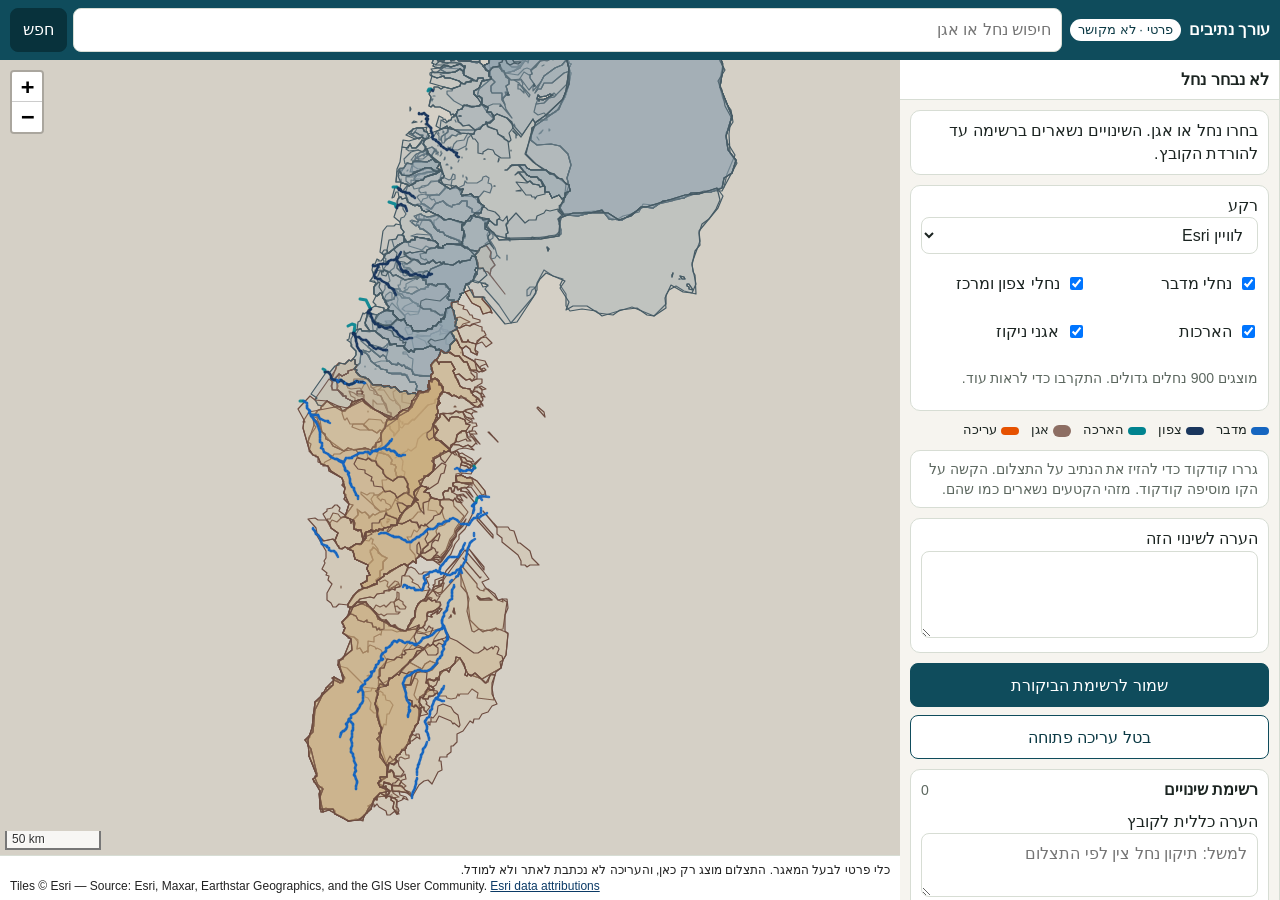
==== site/editor-e9uh8mcp8g/index.html @ 8ede6537 "Add an unlisted static stream editor for phone use. The hidden page reads the GeoJSON already publis" ====
<!doctype html>
<html lang="he" dir="rtl">
<head>
<meta charset="utf-8">
<meta name="viewport" content="width=device-width, initial-scale=1, viewport-fit=cover">
<meta name="robots" content="noindex,nofollow">
<meta name="referrer" content="no-referrer">
<meta http-equiv="Content-Security-Policy" content="default-src 'self'; script-src 'self'; style-src 'self' 'unsafe-inline'; img-src 'self' data: https://server.arcgisonline.com https://services.arcgisonline.com https://tiles.maps.eox.at; connect-src 'self'; font-src 'self'; worker-src 'none'; object-src 'none'; base-uri 'self'; form-action 'none'; frame-src 'none'">
<meta name="theme-color" content="#0f4c5c">
<title>עורך נתיבים — פרטי</title>
<link rel="icon" href="data:image/svg+xml,%3Csvg xmlns='http://www.w3.org/2000/svg' viewBox='0 0 16 16'%3E%3Crect fill='%230f4c5c' width='16' height='16'/%3E%3C/svg%3E">
<link rel="stylesheet" href="../vendor/leaflet.css">
<link rel="stylesheet" href="./editor.css">
</head>
<body>
<header>
  <div class="brand">
    <strong>עורך נתיבים</strong>
    <span class="badge">פרטי · לא מקושר</span>
  </div>
  <form id="search-form" role="search">
    <label class="sr" for="q">חיפוש נחל או אגן</label>
    <input id="q" type="search" placeholder="חיפוש נחל או אגן" autocomplete="off" enterkeyhint="search">
    <button type="submit">חפש</button>
  </form>
  <ul id="results" hidden></ul>
</header>
<div id="map"></div>
<div id="credit">
  <div>כלי פרטי לבעל המאגר. התצלום מוצג רק כאן, והעריכה לא נכתבת לאתר ולא למודל.</div>
  <div id="credit-en" dir="ltr"></div>
</div>
<aside id="sheet">
  <div class="sheet-bar">
    <div>
      <strong id="sel-title">לא נבחר נחל</strong>
      <div id="sel-meta" class="muted"></div>
    </div>
    <button type="button" id="sheet-toggle" aria-expanded="true">כלים</button>
  </div>
  <div id="sheet-body">
    <p id="status" class="status" aria-live="polite">טוען את הנחלים ואת אגני הניקוז.</p>
    <div class="block">
      <label for="imagery">רקע</label>
      <select id="imagery">
        <option value="esri">לוויין Esri</option>
        <option value="sentinel">Sentinel-2 ללא עננים</option>
      </select>
      <div class="checks">
        <label><input type="checkbox" id="chk-desert" checked> נחלי מדבר</label>
        <label><input type="checkbox" id="chk-north" checked> נחלי צפון ומרכז</label>
        <label><input type="checkbox" id="chk-ext" checked> הארכות</label>
        <label><input type="checkbox" id="chk-basins" checked> אגני ניקוז</label>
      </div>
      <p id="count" class="muted"></p>
    </div>
    <div class="legend" aria-hidden="true">
      <span><i class="sw desert"></i>מדבר</span>
      <span><i class="sw north"></i>צפון</span>
      <span><i class="sw ext"></i>הארכה</span>
      <span><i class="sw basin"></i>אגן</span>
      <span><i class="sw edit"></i>עריכה</span>
    </div>
    <p class="hint">גררו קודקוד כדי להזיז את הנתיב על התצלום. הקשה על הקו מוסיפה קודקוד. מזהי הקטעים נשארים כמו שהם.</p>
    <div id="stream-tools" class="tools" hidden>
      <button type="button" id="btn-extend-end">הארך מהסוף</button>
      <button type="button" id="btn-extend-start">הארך מההתחלה</button>
      <button type="button" id="btn-shorten-end">קצר מהסוף</button>
      <button type="button" id="btn-shorten-start">קצר מההתחלה</button>
      <button type="button" id="btn-delete-vertex" class="wide">מחק קודקוד נבחר</button>
      <button type="button" id="btn-merge" class="wide">מזג עם נחל אחר</button>
      <button type="button" id="btn-reassign" class="wide">שייך לאגן שנבחר</button>
      <button type="button" id="btn-fit" class="wide">התאם תצוגה</button>
    </div>
    <div id="merge-box" class="block" hidden>
      <p id="merge-text"></p>
      <div class="tools">
        <button type="button" id="btn-merge-confirm" class="primary">אישור מיזוג</button>
        <button type="button" id="btn-merge-cancel">ביטול מיזוג</button>
      </div>
    </div>
    <div id="basin-tools" class="tools" hidden>
      <button type="button" id="btn-delete-basin-vertex" class="wide">מחק קודקוד בגבול</button>
      <button type="button" id="btn-fit-basin" class="wide">התאם תצוגה לאגן</button>
      <p class="hint">חורים פנימיים בגבול נשמרים. עורכים את הטבעת החיצונית.</p>
    </div>
    <label class="block" for="note">הערה לשינוי הזה
      <textarea id="note" maxlength="500" rows="3"></textarea>
    </label>
    <div class="tools">
      <button type="button" id="btn-save" class="primary wide">שמור לרשימת הביקורת</button>
      <button type="button" id="btn-discard" class="wide">בטל עריכה פתוחה</button>
    </div>
    <div class="block">
      <div class="row">
        <strong>רשימת שינויים</strong>
        <span id="change-count" class="muted">0</span>
      </div>
      <ul id="change-list"></ul>
      <label for="file-note">הערה כללית לקובץ
        <textarea id="file-note" maxlength="500" rows="2" placeholder="למשל: תיקון נחל צין לפי התצלום"></textarea>
      </label>
      <div class="tools">
        <button type="button" id="btn-export" class="primary wide">הורדת קובץ שינויים</button>
        <button type="button" id="btn-undo">בטל אחרון</button>
        <button type="button" id="btn-clear">נקה רשימה</button>
      </div>
      <p class="hint">ההורדה נשארת אצלכם. כדי לעדכן את המאגר אחר כך, ורק אחרי אישור, מריצים את <span dir="ltr">apply_change.py</span> עם <span dir="ltr">--write --yes</span>.</p>
    </div>
    <details id="preview-wrap">
      <summary>תצוגת הקובץ</summary>
      <pre id="preview" dir="ltr"></pre>
    </details>
  </div>
</aside>
<script src="../vendor/leaflet.js"></script>
<script src="./edit_logic.js"></script>
<script src="./static_catalog.js"></script>
<script src="./editor.js"></script>
</body>
</html>
---- site/vendor/leaflet.css ----
/* required styles */

.leaflet-pane,
.leaflet-tile,
.leaflet-marker-icon,
.leaflet-marker-shadow,
.leaflet-tile-container,
.leaflet-pane > svg,
.leaflet-pane > canvas,
.leaflet-zoom-box,
.leaflet-image-layer,
.leaflet-layer {
	position: absolute;
	left: 0;
	top: 0;
	}
.leaflet-container {
	overflow: hidden;
	}
.leaflet-tile,
.leaflet-marker-icon,
.leaflet-marker-shadow {
	-webkit-user-select: none;
	   -moz-user-select: none;
	        user-select: none;
	  -webkit-user-drag: none;
	}
/* Prevents IE11 from highlighting tiles in blue */
.leaflet-tile::selection {
	background: transparent;
}
/* Safari renders non-retina tile on retina better with this, but Chrome is worse */
.leaflet-safari .leaflet-tile {
	image-rendering: -webkit-optimize-contrast;
	}
/* hack that prevents hw layers "stretching" when loading new tiles */
.leaflet-safari .leaflet-tile-container {
	width: 1600px;
	height: 1600px;
	-webkit-transform-origin: 0 0;
	}
.leaflet-marker-icon,
.leaflet-marker-shadow {
	display: block;
	}
/* .leaflet-container svg: reset svg max-width decleration shipped in Joomla! (joomla.org) 3.x */
/* .leaflet-container img: map is broken in FF if you have max-width: 100% on tiles */
.leaflet-container .leaflet-overlay-pane svg {
	max-width: none !important;
	max-height: none !important;
	}
.leaflet-container .leaflet-marker-pane img,
.leaflet-container .leaflet-shadow-pane img,
.leaflet-container .leaflet-tile-pane img,
.leaflet-container img.leaflet-image-layer,
.leaflet-container .leaflet-tile {
	max-width: none !important;
	max-height: none !important;
	width: auto;
	padding: 0;
	}

.leaflet-container img.leaflet-tile {
	/* See: https://bugs.chromium.org/p/chromium/issues/detail?id=600120 */
	mix-blend-mode: plus-lighter;
}

.leaflet-container.leaflet-touch-zoom {
	-ms-touch-action: pan-x pan-y;
	touch-action: pan-x pan-y;
	}
.leaflet-container.leaflet-touch-drag {
	-ms-touch-action: pinch-zoom;
	/* Fallback for FF which doesn't support pinch-zoom */
	touch-action: none;
	touch-action: pinch-zoom;
}
.leaflet-container.leaflet-touch-drag.leaflet-touch-zoom {
	-ms-touch-action: none;
	touch-action: none;
}
.leaflet-container {
	-webkit-tap-highlight-color: transparent;
}
.leaflet-container a {
	-webkit-tap-highlight-color: rgba(51, 181, 229, 0.4);
}
.leaflet-tile {
	filter: inherit;
	visibility: hidden;
	}
.leaflet-tile-loaded {
	visibility: inherit;
	}
.leaflet-zoom-box {
	width: 0;
	height: 0;
	-moz-box-sizing: border-box;
	     box-sizing: border-box;
	z-index: 800;
	}
/* workaround for https://bugzilla.mozilla.org/show_bug.cgi?id=888319 */
.leaflet-overlay-pane svg {
	-moz-user-select: none;
	}

.leaflet-pane         { z-index: 400; }

.leaflet-tile-pane    { z-index: 200; }
.leaflet-overlay-pane { z-index: 400; }
.leaflet-shadow-pane  { z-index: 500; }
.leaflet-marker-pane  { z-index: 600; }
.leaflet-tooltip-pane   { z-index: 650; }
.leaflet-popup-pane   { z-index: 700; }

.leaflet-map-pane canvas { z-index: 100; }
.leaflet-map-pane svg    { z-index: 200; }

.leaflet-vml-shape {
	width: 1px;
	height: 1px;
	}
.lvml {
	behavior: url(#default#VML);
	display: inline-block;
	position: absolute;
	}


/* control positioning */

.leaflet-control {
	position: relative;
	z-index: 800;
	pointer-events: visiblePainted; /* IE 9-10 doesn't have auto */
	pointer-events: auto;
	}
.leaflet-top,
.leaflet-bottom {
	position: absolute;
	z-index: 1000;
	pointer-events: none;
	}
.leaflet-top {
	top: 0;
	}
.leaflet-right {
	right: 0;
	}
.leaflet-bottom {
	bottom: 0;
	}
.leaflet-left {
	left: 0;
	}
.leaflet-control {
	float: left;
	clear: both;
	}
.leaflet-right .leaflet-control {
	float: right;
	}
.leaflet-top .leaflet-control {
	margin-top: 10px;
	}
.leaflet-bottom .leaflet-control {
	margin-bottom: 10px;
	}
.leaflet-left .leaflet-control {
	margin-left: 10px;
	}
.leaflet-right .leaflet-control {
	margin-right: 10px;
	}


/* zoom and fade animations */

.leaflet-fade-anim .leaflet-popup {
	opacity: 0;
	-webkit-transition: opacity 0.2s linear;
	   -moz-transition: opacity 0.2s linear;
	        transition: opacity 0.2s linear;
	}
.leaflet-fade-anim .leaflet-map-pane .leaflet-popup {
	opacity: 1;
	}
.leaflet-zoom-animated {
	-webkit-transform-origin: 0 0;
	    -ms-transform-origin: 0 0;
	        transform-origin: 0 0;
	}
svg.leaflet-zoom-animated {
	will-change: transform;
}

.leaflet-zoom-anim .leaflet-zoom-animated {
	-webkit-transition: -webkit-transform 0.25s cubic-bezier(0,0,0.25,1);
	   -moz-transition:    -moz-transform 0.25s cubic-bezier(0,0,0.25,1);
	        transition:         transform 0.25s cubic-bezier(0,0,0.25,1);
	}
.leaflet-zoom-anim .leaflet-tile,
.leaflet-pan-anim .leaflet-tile {
	-webkit-transition: none;
	   -moz-transition: none;
	        transition: none;
	}

.leaflet-zoom-anim .leaflet-zoom-hide {
	visibility: hidden;
	}


/* cursors */

.leaflet-interactive {
	cursor: pointer;
	}
.leaflet-grab {
	cursor: -webkit-grab;
	cursor:    -moz-grab;
	cursor:         grab;
	}
.leaflet-crosshair,
.leaflet-crosshair .leaflet-interactive {
	cursor: crosshair;
	}
.leaflet-popup-pane,
.leaflet-control {
	cursor: auto;
	}
.leaflet-dragging .leaflet-grab,
.leaflet-dragging .leaflet-grab .leaflet-interactive,
.leaflet-dragging .leaflet-marker-draggable {
	cursor: move;
	cursor: -webkit-grabbing;
	cursor:    -moz-grabbing;
	cursor:         grabbing;
	}

/* marker & overlays interactivity */
.leaflet-marker-icon,
.leaflet-marker-shadow,
.leaflet-image-layer,
.leaflet-pane > svg path,
.leaflet-tile-container {
	pointer-events: none;
	}

.leaflet-marker-icon.leaflet-interactive,
.leaflet-image-layer.leaflet-interactive,
.leaflet-pane > svg path.leaflet-interactive,
svg.leaflet-image-layer.leaflet-interactive path {
	pointer-events: visiblePainted; /* IE 9-10 doesn't have auto */
	pointer-events: auto;
	}

/* visual tweaks */

.leaflet-container {
	background: #ddd;
	outline-offset: 1px;
	}
.leaflet-container a {
	color: #0078A8;
	}
.leaflet-zoom-box {
	border: 2px dotted #38f;
	background: rgba(255,255,255,0.5);
	}


/* general typography */
.leaflet-container {
	font-family: "Helvetica Neue", Arial, Helvetica, sans-serif;
	font-size: 12px;
	font-size: 0.75rem;
	line-height: 1.5;
	}


/* general toolbar styles */

.leaflet-bar {
	box-shadow: 0 1px 5px rgba(0,0,0,0.65);
	border-radius: 4px;
	}
.leaflet-bar a {
	background-color: #fff;
	border-bottom: 1px solid #ccc;
	width: 26px;
	height: 26px;
	line-height: 26px;
	display: block;
	text-align: center;
	text-decoration: none;
	color: black;
	}
.leaflet-bar a,
.leaflet-control-layers-toggle {
	background-position: 50% 50%;
	background-repeat: no-repeat;
	display: block;
	}
.leaflet-bar a:hover,
.leaflet-bar a:focus {
	background-color: #f4f4f4;
	}
.leaflet-bar a:first-child {
	border-top-left-radius: 4px;
	border-top-right-radius: 4px;
	}
.leaflet-bar a:last-child {
	border-bottom-left-radius: 4px;
	border-bottom-right-radius: 4px;
	border-bottom: none;
	}
.leaflet-bar a.leaflet-disabled {
	cursor: default;
	background-color: #f4f4f4;
	color: #bbb;
	}

.leaflet-touch .leaflet-bar a {
	width: 30px;
	height: 30px;
	line-height: 30px;
	}
.leaflet-touch .leaflet-bar a:first-child {
	border-top-left-radius: 2px;
	border-top-right-radius: 2px;
	}
.leaflet-touch .leaflet-bar a:last-child {
	border-bottom-left-radius: 2px;
	border-bottom-right-radius: 2px;
	}

/* zoom control */

.leaflet-control-zoom-in,
.leaflet-control-zoom-out {
	font: bold 18px 'Lucida Console', Monaco, monospace;
	text-indent: 1px;
	}

.leaflet-touch .leaflet-control-zoom-in, .leaflet-touch .leaflet-control-zoom-out  {
	font-size: 22px;
	}


/* layers control */

.leaflet-control-layers {
	box-shadow: 0 1px 5px rgba(0,0,0,0.4);
	background: #fff;
	border-radius: 5px;
	}
.leaflet-control-layers-toggle {
	background-image: url(images/layers.png);
	width: 36px;
	height: 36px;
	}
.leaflet-retina .leaflet-control-layers-toggle {
	background-image: url(images/layers-2x.png);
	background-size: 26px 26px;
	}
.leaflet-touch .leaflet-control-layers-toggle {
	width: 44px;
	height: 44px;
	}
.leaflet-control-layers .leaflet-control-layers-list,
.leaflet-control-layers-expanded .leaflet-control-layers-toggle {
	display: none;
	}
.leaflet-control-layers-expanded .leaflet-control-layers-list {
	display: block;
	position: relative;
	}
.leaflet-control-layers-expanded {
	padding: 6px 10px 6px 6px;
	color: #333;
	background: #fff;
	}
.leaflet-control-layers-scrollbar {
	overflow-y: scroll;
	overflow-x: hidden;
	padding-right: 5px;
	}
.leaflet-control-layers-selector {
	margin-top: 2px;
	position: relative;
	top: 1px;
	}
.leaflet-control-layers label {
	display: block;
	font-size: 13px;
	font-size: 1.08333em;
	}
.leaflet-control-layers-separator {
	height: 0;
	border-top: 1px solid #ddd;
	margin: 5px -10px 5px -6px;
	}

/* Default icon URLs */
.leaflet-default-icon-path { /* used only in path-guessing heuristic, see L.Icon.Default */
	background-image: url(images/marker-icon.png);
	}


/* attribution and scale controls */

.leaflet-container .leaflet-control-attribution {
	background: #fff;
	background: rgba(255, 255, 255, 0.8);
	margin: 0;
	}
.leaflet-control-attribution,
.leaflet-control-scale-line {
	padding: 0 5px;
	color: #333;
	line-height: 1.4;
	}
.leaflet-control-attribution a {
	text-decoration: none;
	}
.leaflet-control-attribution a:hover,
.leaflet-control-attribution a:focus {
	text-decoration: underline;
	}
.leaflet-attribution-flag {
	display: inline !important;
	vertical-align: baseline !important;
	width: 1em;
	height: 0.6669em;
	}
.leaflet-left .leaflet-control-scale {
	margin-left: 5px;
	}
.leaflet-bottom .leaflet-control-scale {
	margin-bottom: 5px;
	}
.leaflet-control-scale-line {
	border: 2px solid #777;
	border-top: none;
	line-height: 1.1;
	padding: 2px 5px 1px;
	white-space: nowrap;
	-moz-box-sizing: border-box;
	     box-sizing: border-box;
	background: rgba(255, 255, 255, 0.8);
	text-shadow: 1px 1px #fff;
	}
.leaflet-control-scale-line:not(:first-child) {
	border-top: 2px solid #777;
	border-bottom: none;
	margin-top: -2px;
	}
.leaflet-control-scale-line:not(:first-child):not(:last-child) {
	border-bottom: 2px solid #777;
	}

.leaflet-touch .leaflet-control-attribution,
.leaflet-touch .leaflet-control-layers,
.leaflet-touch .leaflet-bar {
	box-shadow: none;
	}
.leaflet-touch .leaflet-control-layers,
.leaflet-touch .leaflet-bar {
	border: 2px solid rgba(0,0,0,0.2);
	background-clip: padding-box;
	}


/* popup */

.leaflet-popup {
	position: absolute;
	text-align: center;
	margin-bottom: 20px;
	}
.leaflet-popup-content-wrapper {
	padding: 1px;
	text-align: left;
	border-radius: 12px;
	}
.leaflet-popup-content {
	margin: 13px 24px 13px 20px;
	line-height: 1.3;
	font-size: 13px;
	font-size: 1.08333em;
	min-height: 1px;
	}
.leaflet-popup-content p {
	margin: 17px 0;
	margin: 1.3em 0;
	}
.leaflet-popup-tip-container {
	width: 40px;
	height: 20px;
	position: absolute;
	left: 50%;
	margin-top: -1px;
	margin-left: -20px;
	overflow: hidden;
	pointer-events: none;
	}
.leaflet-popup-tip {
	width: 17px;
	height: 17px;
	padding: 1px;

	margin: -10px auto 0;
	pointer-events: auto;

	-webkit-transform: rotate(45deg);
	   -moz-transform: rotate(45deg);
	    -ms-transform: rotate(45deg);
	        transform: rotate(45deg);
	}
.leaflet-popup-content-wrapper,
.leaflet-popup-tip {
	background: white;
	color: #333;
	box-shadow: 0 3px 14px rgba(0,0,0,0.4);
	}
.leaflet-container a.leaflet-popup-close-button {
	position: absolute;
	top: 0;
	right: 0;
	border: none;
	text-align: center;
	width: 24px;
	height: 24px;
	font: 16px/24px Tahoma, Verdana, sans-serif;
	color: #757575;
	text-decoration: none;
	background: transparent;
	}
.leaflet-container a.leaflet-popup-close-button:hover,
.leaflet-container a.leaflet-popup-close-button:focus {
	color: #585858;
	}
.leaflet-popup-scrolled {
	overflow: auto;
	}

.leaflet-oldie .leaflet-popup-content-wrapper {
	-ms-zoom: 1;
	}
.leaflet-oldie .leaflet-popup-tip {
	width: 24px;
	margin: 0 auto;

	-ms-filter: "progid:DXImageTransform.Microsoft.Matrix(M11=0.70710678, M12=0.70710678, M21=-0.70710678, M22=0.70710678)";
	filter: progid:DXImageTransform.Microsoft.Matrix(M11=0.70710678, M12=0.70710678, M21=-0.70710678, M22=0.70710678);
	}

.leaflet-oldie .leaflet-control-zoom,
.leaflet-oldie .leaflet-control-layers,
.leaflet-oldie .leaflet-popup-content-wrapper,
.leaflet-oldie .leaflet-popup-tip {
	border: 1px solid #999;
	}


/* div icon */

.leaflet-div-icon {
	background: #fff;
	border: 1px solid #666;
	}


/* Tooltip */
/* Base styles for the element that has a tooltip */
.leaflet-tooltip {
	position: absolute;
	padding: 6px;
	background-color: #fff;
	border: 1px solid #fff;
	border-radius: 3px;
	color: #222;
	white-space: nowrap;
	-webkit-user-select: none;
	-moz-user-select: none;
	-ms-user-select: none;
	user-select: none;
	pointer-events: none;
	box-shadow: 0 1px 3px rgba(0,0,0,0.4);
	}
.leaflet-tooltip.leaflet-interactive {
	cursor: pointer;
	pointer-events: auto;
	}
.leaflet-tooltip-top:before,
.leaflet-tooltip-bottom:before,
.leaflet-tooltip-left:before,
.leaflet-tooltip-right:before {
	position: absolute;
	pointer-events: none;
	border: 6px solid transparent;
	background: transparent;
	content: "";
	}

/* Directions */

.leaflet-tooltip-bottom {
	margin-top: 6px;
}
.leaflet-tooltip-top {
	margin-top: -6px;
}
.leaflet-tooltip-bottom:before,
.leaflet-tooltip-top:before {
	left: 50%;
	margin-left: -6px;
	}
.leaflet-tooltip-top:before {
	bottom: 0;
	margin-bottom: -12px;
	border-top-color: #fff;
	}
.leaflet-tooltip-bottom:before {
	top: 0;
	margin-top: -12px;
	margin-left: -6px;
	border-bottom-color: #fff;
	}
.leaflet-tooltip-left {
	margin-left: -6px;
}
.leaflet-tooltip-right {
	margin-left: 6px;
}
.leaflet-tooltip-left:before,
.leaflet-tooltip-right:before {
	top: 50%;
	margin-top: -6px;
	}
.leaflet-tooltip-left:before {
	right: 0;
	margin-right: -12px;
	border-left-color: #fff;
	}
.leaflet-tooltip-right:before {
	left: 0;
	margin-left: -12px;
	border-right-color: #fff;
	}

/* Printing */

@media print {
	/* Prevent printers from removing background-images of controls. */
	.leaflet-control {
		-webkit-print-color-adjust: exact;
		print-color-adjust: exact;
		}
	}
---- site/editor-e9uh8mcp8g/editor.css ----
[hidden] { display: none !important; }
:root {
  color-scheme: light;
  --ink: #1b2421;
  --muted: #5c675f;
  --line: #d7ddd4;
  --paper: #f6f4ef;
  --teal: #0f4c5c;
  --teal-dark: #0b3944;
  --orange: #e65100;
  --bar: 52px;
}
* { box-sizing: border-box; }
html, body { height: 100%; }
body {
  margin: 0;
  direction: ltr;
  color: var(--ink);
  background: var(--paper);
  font: 16px/1.45 "Segoe UI", "Arial Hebrew", "Noto Sans Hebrew", Arial, sans-serif;
  display: grid;
  grid-template-columns: minmax(0, 1fr) 380px;
  grid-template-rows: auto minmax(0, 1fr) auto;
  grid-template-areas:
    "header header"
    "map sheet"
    "credit sheet";
  overflow: hidden;
}
header, #sheet, #credit { direction: rtl; }
header {
  grid-area: header;
  display: flex;
  flex-wrap: wrap;
  gap: 8px;
  align-items: center;
  padding: 8px 10px;
  background: var(--teal);
  color: #fff;
  position: relative;
  z-index: 500;
}
.brand { display: flex; gap: 8px; align-items: center; }
.badge {
  background: #fff;
  color: var(--teal-dark);
  border-radius: 999px;
  padding: 2px 8px;
  font-size: 13px;
}
#search-form { display: flex; gap: 6px; flex: 1; min-width: 180px; }
#q, select, textarea, button { font: inherit; }
#q, select, textarea {
  width: 100%;
  border: 1px solid var(--line);
  border-radius: 8px;
  padding: 8px 10px;
  background: #fff;
  color: var(--ink);
}
#search-form #q { background: #fff; }
#search-form button, button {
  min-height: 44px;
  border-radius: 8px;
  border: 1px solid var(--teal);
  background: #fff;
  color: var(--teal-dark);
  padding: 8px 12px;
}
#search-form button { background: #08323c; color: #fff; border-color: #08323c; }
button.primary { background: var(--teal); color: #fff; }
button:disabled { opacity: 0.45; }
#results {
  position: absolute;
  inset-inline: 10px;
  top: 100%;
  margin: 0;
  padding: 0;
  list-style: none;
  background: #fff;
  color: var(--ink);
  border: 1px solid var(--line);
  max-height: 50vh;
  overflow: auto;
  z-index: 600;
}
#results button {
  width: 100%;
  text-align: start;
  border: 0;
  border-bottom: 1px solid var(--line);
  border-radius: 0;
  background: #fff;
}
#map { grid-area: map; direction: ltr; background: #d5d0c6; min-height: 0; }
#credit {
  grid-area: credit;
  background: #fff;
  color: #222;
  border-top: 1px solid var(--line);
  padding: 6px 10px;
  font-size: 12px;
  line-height: 1.35;
}
#credit a { color: #0b3a66; }
#sheet {
  grid-area: sheet;
  min-height: 0;
  overflow: auto;
  background: var(--paper);
  border-inline-start: 1px solid var(--line);
  padding-bottom: 16px;
}
.sheet-bar {
  position: sticky;
  top: 0;
  z-index: 2;
  display: flex;
  justify-content: space-between;
  gap: 8px;
  align-items: center;
  padding: 8px 10px;
  background: #fff;
  border-bottom: 1px solid var(--line);
}
#sheet-body { padding: 10px; display: flex; flex-direction: column; gap: 10px; }
.block, .hint, .status {
  margin: 0;
  background: #fff;
  border: 1px solid var(--line);
  border-radius: 10px;
  padding: 8px 10px;
}
.hint, .muted, #count { color: var(--muted); font-size: 14px; }
.checks { display: grid; grid-template-columns: 1fr 1fr; gap: 4px 8px; margin-top: 8px; }
.checks label { min-height: 44px; display: flex; align-items: center; gap: 6px; }
.tools { display: grid; grid-template-columns: 1fr 1fr; gap: 8px; }
.tools .wide { grid-column: 1 / -1; }
.legend { display: flex; flex-wrap: wrap; gap: 8px 12px; font-size: 13px; }
.sw {
  display: inline-block;
  width: 18px;
  height: 8px;
  margin-inline-end: 4px;
  vertical-align: middle;
  border-radius: 99px;
}
.sw.desert { background: #1565c0; }
.sw.north { background: #1a365d; }
.sw.ext { background: #00838f; }
.sw.basin { background: #8d6e63; height: 12px; }
.sw.edit { background: var(--orange); }
.row { display: flex; justify-content: space-between; align-items: center; }
#change-list { list-style: none; margin: 8px 0; padding: 0; }
#change-list li {
  display: flex;
  justify-content: space-between;
  gap: 8px;
  align-items: center;
  padding: 6px 0;
  border-bottom: 1px solid var(--line);
}
#preview {
  white-space: pre-wrap;
  word-break: break-word;
  max-height: 240px;
  overflow: auto;
  background: #102027;
  color: #e7f0ea;
  padding: 8px;
  border-radius: 8px;
  font-size: 12px;
}
.sr {
  position: absolute;
  width: 1px;
  height: 1px;
  overflow: hidden;
  clip: rect(0 0 0 0);
}
.leaflet-div-icon.vx { background: transparent; border: 0; }
.vx span {
  display: block;
  width: 16px;
  height: 16px;
  margin: 14px;
  border-radius: 50%;
  background: #fff;
  border: 3px solid var(--orange);
}
.vx.on span { background: var(--orange); }
.leaflet-container { font-family: inherit; }
@media (max-width: 800px) {
  body {
    grid-template-columns: 1fr;
    grid-template-rows: auto minmax(120px, 1fr) auto auto;
    grid-template-areas:
      "header"
      "map"
      "credit"
      "sheet";
  }
  #sheet { border-inline-start: 0; border-top: 1px solid var(--line); max-height: 48dvh; }
  body.sheet-min { grid-template-rows: auto minmax(0, 1fr) auto auto; }
  body.sheet-min #sheet { max-height: 64px; }
  body.sheet-min #sheet-body { display: none; }
  #sheet-toggle { display: inline-flex; }
}
@media (min-width: 801px) {
  #sheet-toggle { display: none; }
}
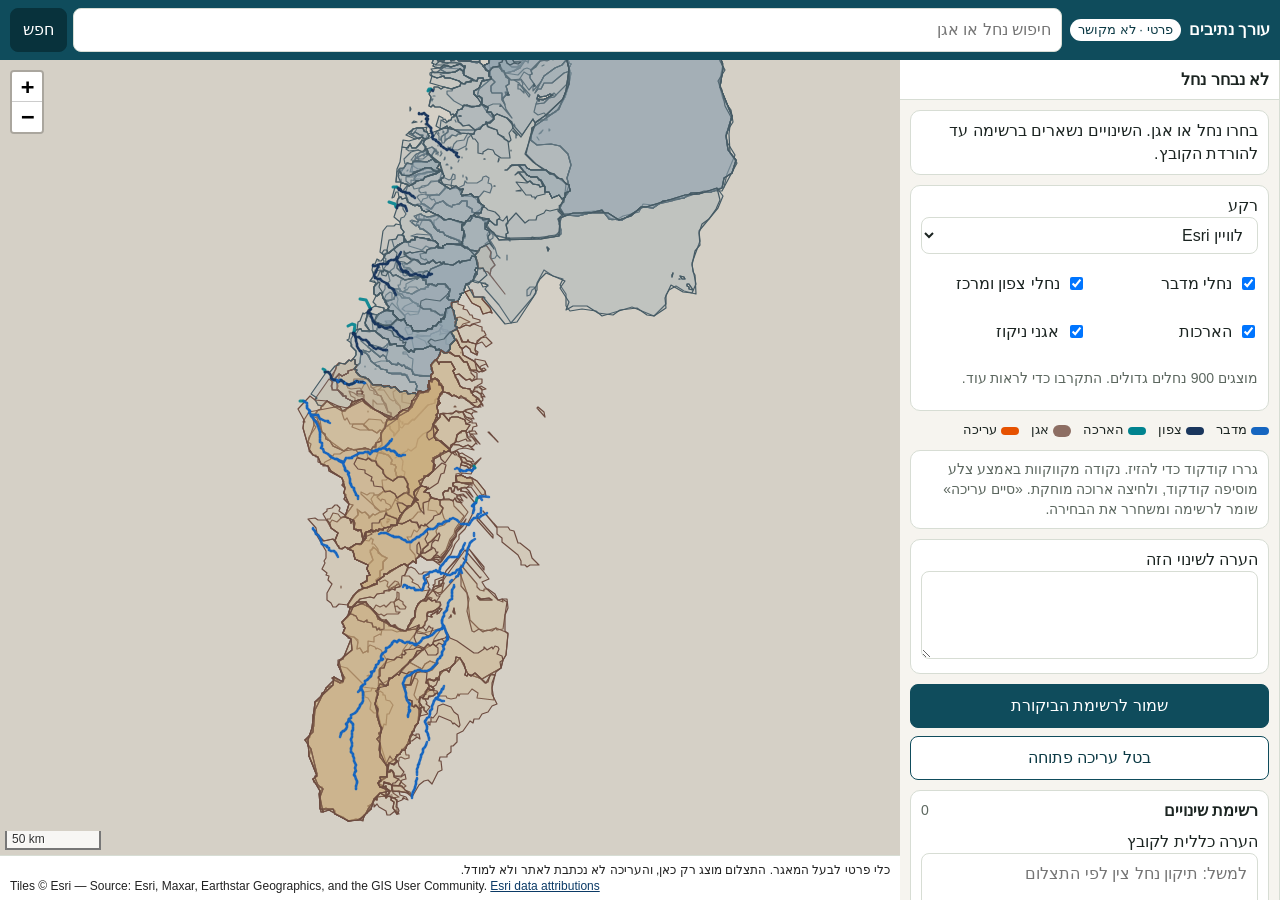
==== commit 7d3cde41: "Let the stream editor insert vertices and finish one edit before the next. Dashed midpoint handles a" ====
--- a/site/editor-e9uh8mcp8g/index.html
+++ b/site/editor-e9uh8mcp8g/index.html
@@ -5,10 +5,17 @@
 <meta name="viewport" content="width=device-width, initial-scale=1, viewport-fit=cover">
 <meta name="robots" content="noindex,nofollow">
 <meta name="referrer" content="no-referrer">
-<meta http-equiv="Content-Security-Policy" content="default-src 'self'; script-src 'self'; style-src 'self' 'unsafe-inline'; img-src 'self' data: https://server.arcgisonline.com https://services.arcgisonline.com https://tiles.maps.eox.at; connect-src 'self'; font-src 'self'; worker-src 'none'; object-src 'none'; base-uri 'self'; form-action 'none'; frame-src 'none'">
+<meta http-equiv="Content-Security-Policy" content="default-src 'self'; script-src 'self'; style-src 'self' 'unsafe-inline'; img-src 'self' data: https://server.arcgisonline.com https://services.arcgisonline.com https://tiles.maps.eox.at; connect-src 'self'; font-src 'self'; worker-src 'none'; manifest-src 'self'; object-src 'none'; base-uri 'self'; form-action 'none'; frame-src 'none'">
 <meta name="theme-color" content="#0f4c5c">
-<title>עורך נתיבים — פרטי</title>
-<link rel="icon" href="data:image/svg+xml,%3Csvg xmlns='http://www.w3.org/2000/svg' viewBox='0 0 16 16'%3E%3Crect fill='%230f4c5c' width='16' height='16'/%3E%3C/svg%3E">
+<meta name="mobile-web-app-capable" content="yes">
+<meta name="apple-mobile-web-app-capable" content="yes">
+<meta name="apple-mobile-web-app-title" content="עורך נחלים">
+<meta name="apple-mobile-web-app-status-bar-style" content="black">
+<title>עורך נחלים</title>
+<link rel="manifest" href="./manifest.webmanifest">
+<link rel="apple-touch-icon" href="./apple-touch-icon.png" sizes="180x180">
+<link rel="icon" href="./icon-192.png" sizes="192x192" type="image/png">
+<link rel="icon" href="data:image/svg+xml,%3Csvg xmlns='http://www.w3.org/2000/svg' viewBox='0 0 16 16'%3E%3Crect fill='%23e65100' width='16' height='16'/%3E%3C/svg%3E">
 <link rel="stylesheet" href="../vendor/leaflet.css">
 <link rel="stylesheet" href="./editor.css">
 </head>
@@ -36,7 +43,11 @@
       <strong id="sel-title">לא נבחר נחל</strong>
       <div id="sel-meta" class="muted"></div>
     </div>
-    <button type="button" id="sheet-toggle" aria-expanded="true">כלים</button>
+    <div class="bar-actions">
+      <button type="button" id="btn-finish" class="primary" hidden>סיים עריכה</button>
+      <button type="button" id="btn-cancel" hidden>בטל</button>
+      <button type="button" id="sheet-toggle" aria-expanded="true">כלים</button>
+    </div>
   </div>
   <div id="sheet-body">
     <p id="status" class="status" aria-live="polite">טוען את הנחלים ואת אגני הניקוז.</p>
@@ -61,16 +72,24 @@
       <span><i class="sw basin"></i>אגן</span>
       <span><i class="sw edit"></i>עריכה</span>
     </div>
-    <p class="hint">גררו קודקוד כדי להזיז את הנתיב על התצלום. הקשה על הקו מוסיפה קודקוד. מזהי הקטעים נשארים כמו שהם.</p>
+    <p class="hint">גררו קודקוד כדי להזיז. נקודה מקווקוות באמצע צלע מוסיפה קודקוד, ולחיצה ארוכה מוחקת. «סיים עריכה» שומר לרשימה ומשחרר את הבחירה.</p>
     <div id="stream-tools" class="tools" hidden>
       <button type="button" id="btn-extend-end">הארך מהסוף</button>
       <button type="button" id="btn-extend-start">הארך מההתחלה</button>
       <button type="button" id="btn-shorten-end">קצר מהסוף</button>
       <button type="button" id="btn-shorten-start">קצר מההתחלה</button>
       <button type="button" id="btn-delete-vertex" class="wide">מחק קודקוד נבחר</button>
+      <button type="button" id="btn-redraw" class="wide">צייר קטע מחדש</button>
       <button type="button" id="btn-merge" class="wide">מזג עם נחל אחר</button>
       <button type="button" id="btn-reassign" class="wide">שייך לאגן שנבחר</button>
       <button type="button" id="btn-fit" class="wide">התאם תצוגה</button>
+    </div>
+    <div id="redraw-box" class="block" hidden>
+      <p id="redraw-text"></p>
+      <div class="tools">
+        <button type="button" id="btn-redraw-done" class="primary">סיום קטע</button>
+        <button type="button" id="btn-redraw-cancel">ביטול קטע</button>
+      </div>
     </div>
     <div id="merge-box" class="block" hidden>
       <p id="merge-text"></p>
@@ -82,7 +101,7 @@
     <div id="basin-tools" class="tools" hidden>
       <button type="button" id="btn-delete-basin-vertex" class="wide">מחק קודקוד בגבול</button>
       <button type="button" id="btn-fit-basin" class="wide">התאם תצוגה לאגן</button>
-      <p class="hint">חורים פנימיים בגבול נשמרים. עורכים את הטבעת החיצונית.</p>
+      <p class="hint">נקודה מקווקוות על צלע מוסיפה קודקוד. לחיצה ארוכה מוחקת. חורים פנימיים נשמרים.</p>
     </div>
     <label class="block" for="note">הערה לשינוי הזה
       <textarea id="note" maxlength="500" rows="3"></textarea>
@@ -113,6 +132,14 @@
     </details>
   </div>
 </aside>
+<div id="switch-prompt" class="prompt" hidden role="dialog" aria-modal="true" aria-labelledby="switch-prompt-text">
+  <p id="switch-prompt-text">יש עריכה פתוחה. מה לעשות לפני המעבר?</p>
+  <div class="tools">
+    <button type="button" id="btn-switch-commit" class="primary wide">סיים ושמור</button>
+    <button type="button" id="btn-switch-discard" class="wide">בטל ועבור</button>
+    <button type="button" id="btn-switch-stay" class="wide">המשך כאן</button>
+  </div>
+</div>
 <script src="../vendor/leaflet.js"></script>
 <script src="./edit_logic.js"></script>
 <script src="./static_catalog.js"></script>
--- a/site/editor-e9uh8mcp8g/editor.css
+++ b/site/editor-e9uh8mcp8g/editor.css
@@ -116,6 +116,7 @@
   top: 0;
   z-index: 2;
   display: flex;
+  flex-wrap: wrap;
   justify-content: space-between;
   gap: 8px;
   align-items: center;
@@ -123,6 +124,8 @@
   background: #fff;
   border-bottom: 1px solid var(--line);
 }
+.bar-actions { display: flex; flex-wrap: wrap; gap: 6px; align-items: center; }
+.bar-actions button { min-height: 44px; }
 #sheet-body { padding: 10px; display: flex; flex-direction: column; gap: 10px; }
 .block, .hint, .status {
   margin: 0;
@@ -189,6 +192,33 @@
   border: 3px solid var(--orange);
 }
 .vx.on span { background: var(--orange); }
+.vx.end span { background: #fff; box-shadow: 0 0 0 3px var(--teal); }
+.vx.mid span {
+  width: 12px;
+  height: 12px;
+  margin: 16px;
+  border-radius: 2px;
+  background: rgba(255, 255, 255, 0.35);
+  border: 2px dashed var(--orange);
+}
+.vx { -webkit-touch-callout: none; user-select: none; touch-action: none; }
+.prompt {
+  position: fixed;
+  z-index: 900;
+  left: 12px;
+  right: 12px;
+  top: 64px;
+  margin-inline: auto;
+  max-width: 420px;
+  background: #fff;
+  color: var(--ink);
+  border: 1px solid var(--line);
+  border-radius: 12px;
+  padding: 12px;
+  box-shadow: 0 8px 24px rgba(0, 0, 0, 0.18);
+  direction: rtl;
+}
+.prompt p { margin: 0 0 8px; }
 .leaflet-container { font-family: inherit; }
 @media (max-width: 800px) {
   body {
@@ -202,7 +232,7 @@
   }
   #sheet { border-inline-start: 0; border-top: 1px solid var(--line); max-height: 48dvh; }
   body.sheet-min { grid-template-rows: auto minmax(0, 1fr) auto auto; }
-  body.sheet-min #sheet { max-height: 64px; }
+  body.sheet-min #sheet { max-height: none; }
   body.sheet-min #sheet-body { display: none; }
   #sheet-toggle { display: inline-flex; }
 }
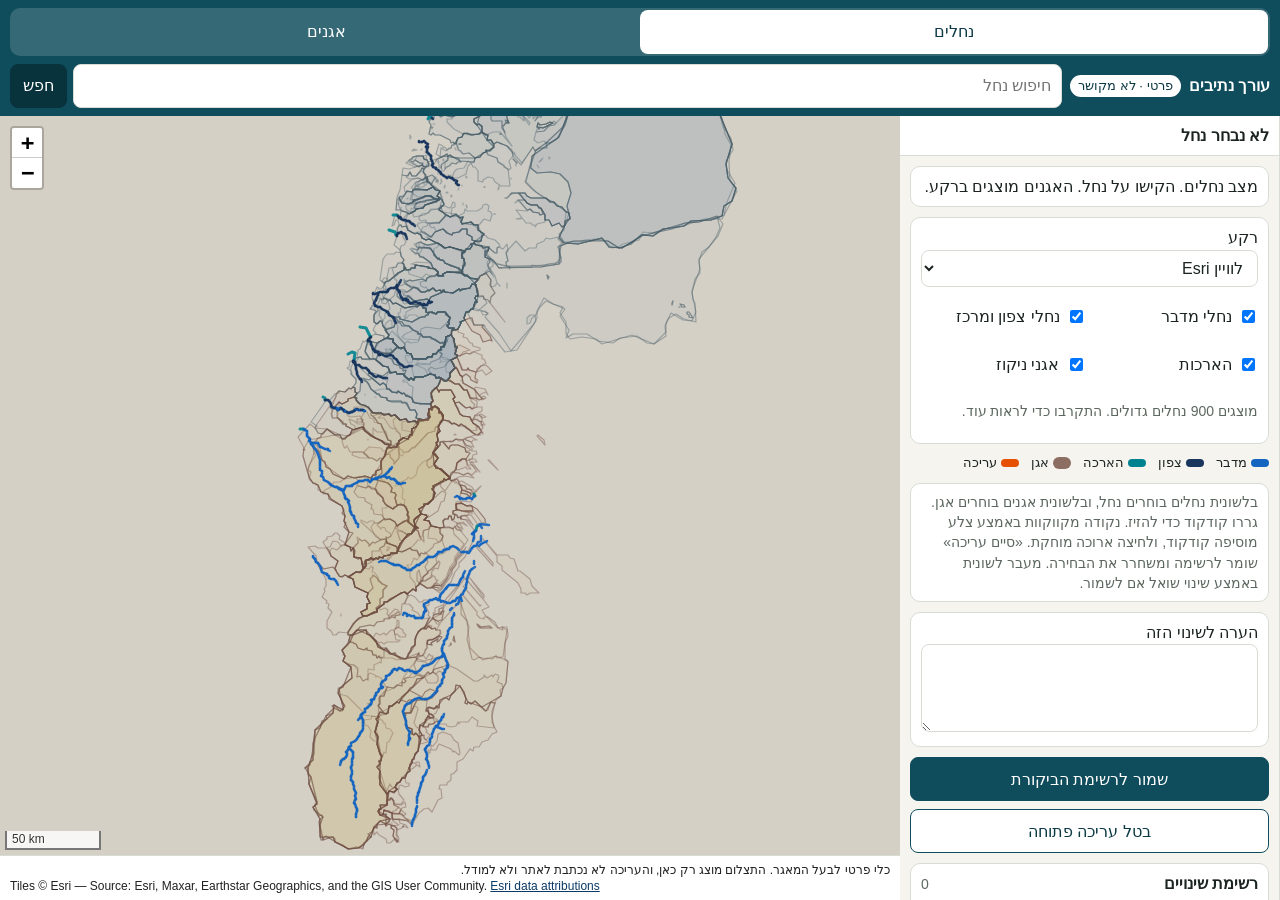
==== commit 286225c9: "Keep stream taps on the stream tab and basin taps on the basin tab. Filled basins were winning every" ====
--- a/site/editor-e9uh8mcp8g/index.html
+++ b/site/editor-e9uh8mcp8g/index.html
@@ -21,13 +21,17 @@
 </head>
 <body>
 <header>
+  <div class="mode-tabs" role="tablist" aria-label="מה בוחרים במפה">
+    <button type="button" id="tab-streams" role="tab" aria-selected="true" aria-controls="map">נחלים</button>
+    <button type="button" id="tab-basins" role="tab" aria-selected="false" aria-controls="map">אגנים</button>
+  </div>
   <div class="brand">
     <strong>עורך נתיבים</strong>
     <span class="badge">פרטי · לא מקושר</span>
   </div>
   <form id="search-form" role="search">
-    <label class="sr" for="q">חיפוש נחל או אגן</label>
-    <input id="q" type="search" placeholder="חיפוש נחל או אגן" autocomplete="off" enterkeyhint="search">
+    <label class="sr" for="q">חיפוש נחל</label>
+    <input id="q" type="search" placeholder="חיפוש נחל" autocomplete="off" enterkeyhint="search">
     <button type="submit">חפש</button>
   </form>
   <ul id="results" hidden></ul>
@@ -72,7 +76,7 @@
       <span><i class="sw basin"></i>אגן</span>
       <span><i class="sw edit"></i>עריכה</span>
     </div>
-    <p class="hint">גררו קודקוד כדי להזיז. נקודה מקווקוות באמצע צלע מוסיפה קודקוד, ולחיצה ארוכה מוחקת. «סיים עריכה» שומר לרשימה ומשחרר את הבחירה.</p>
+    <p class="hint">בלשונית נחלים בוחרים נחל, ובלשונית אגנים בוחרים אגן. גררו קודקוד כדי להזיז. נקודה מקווקוות באמצע צלע מוסיפה קודקוד, ולחיצה ארוכה מוחקת. «סיים עריכה» שומר לרשימה ומשחרר את הבחירה. מעבר לשונית באמצע שינוי שואל אם לשמור.</p>
     <div id="stream-tools" class="tools" hidden>
       <button type="button" id="btn-extend-end">הארך מהסוף</button>
       <button type="button" id="btn-extend-start">הארך מההתחלה</button>
--- a/site/editor-e9uh8mcp8g/editor.css
+++ b/site/editor-e9uh8mcp8g/editor.css
@@ -49,6 +49,31 @@
   font-size: 13px;
 }
 #search-form { display: flex; gap: 6px; flex: 1; min-width: 180px; }
+.mode-tabs {
+  display: flex;
+  direction: rtl;
+  flex: 1 1 100%;
+  gap: 0;
+  padding: 2px;
+  border-radius: 10px;
+  background: rgba(255, 255, 255, 0.16);
+}
+.mode-tabs button {
+  flex: 1;
+  min-height: 44px;
+  border: 0;
+  border-radius: 8px;
+  background: transparent;
+  color: #fff;
+}
+.mode-tabs button[aria-selected="true"] {
+  background: #fff;
+  color: var(--teal-dark);
+}
+.mode-tabs button:focus-visible {
+  outline: 2px solid #fff;
+  outline-offset: -4px;
+}
 #q, select, textarea, button { font: inherit; }
 #q, select, textarea {
   width: 100%;
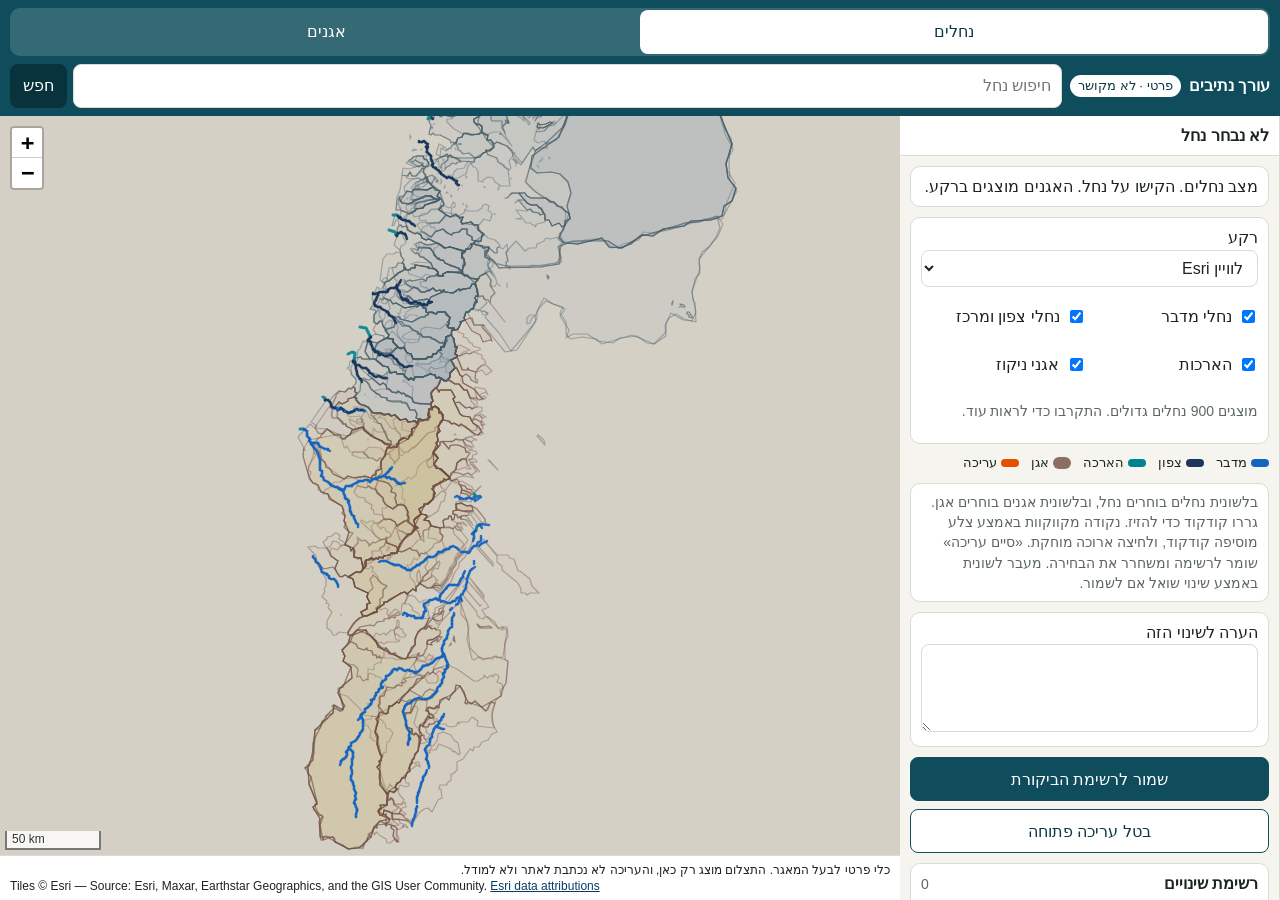
==== commit 644446bc: "Apply the 12 Nov stream edits and add stream deletion. Remove Bokek segments 5620 and 5473 instead o" ====
--- a/site/editor-e9uh8mcp8g/index.html
+++ b/site/editor-e9uh8mcp8g/index.html
@@ -86,6 +86,7 @@
       <button type="button" id="btn-redraw" class="wide">צייר קטע מחדש</button>
       <button type="button" id="btn-merge" class="wide">מזג עם נחל אחר</button>
       <button type="button" id="btn-reassign" class="wide">שייך לאגן שנבחר</button>
+      <button type="button" id="btn-delete-stream" class="wide danger">מחק נחל</button>
       <button type="button" id="btn-fit" class="wide">התאם תצוגה</button>
     </div>
     <div id="redraw-box" class="block" hidden>
@@ -136,6 +137,13 @@
     </details>
   </div>
 </aside>
+<div id="delete-prompt" class="prompt" hidden role="dialog" aria-modal="true" aria-labelledby="delete-prompt-text">
+  <p id="delete-prompt-text">למחוק את הנחל? המחיקה נשמרת בקובץ הביקורת בלבד.</p>
+  <div class="tools">
+    <button type="button" id="btn-delete-stream-confirm" class="danger wide">מחק נחל</button>
+    <button type="button" id="btn-delete-stream-cancel" class="wide">ביטול</button>
+  </div>
+</div>
 <div id="switch-prompt" class="prompt" hidden role="dialog" aria-modal="true" aria-labelledby="switch-prompt-text">
   <p id="switch-prompt-text">יש עריכה פתוחה. מה לעשות לפני המעבר?</p>
   <div class="tools">
--- a/site/editor-e9uh8mcp8g/editor.css
+++ b/site/editor-e9uh8mcp8g/editor.css
@@ -94,6 +94,7 @@
 }
 #search-form button { background: #08323c; color: #fff; border-color: #08323c; }
 button.primary { background: var(--teal); color: #fff; }
+button.danger { color: #8f1d1d; border-color: #c44545; }
 button:disabled { opacity: 0.45; }
 #results {
   position: absolute;
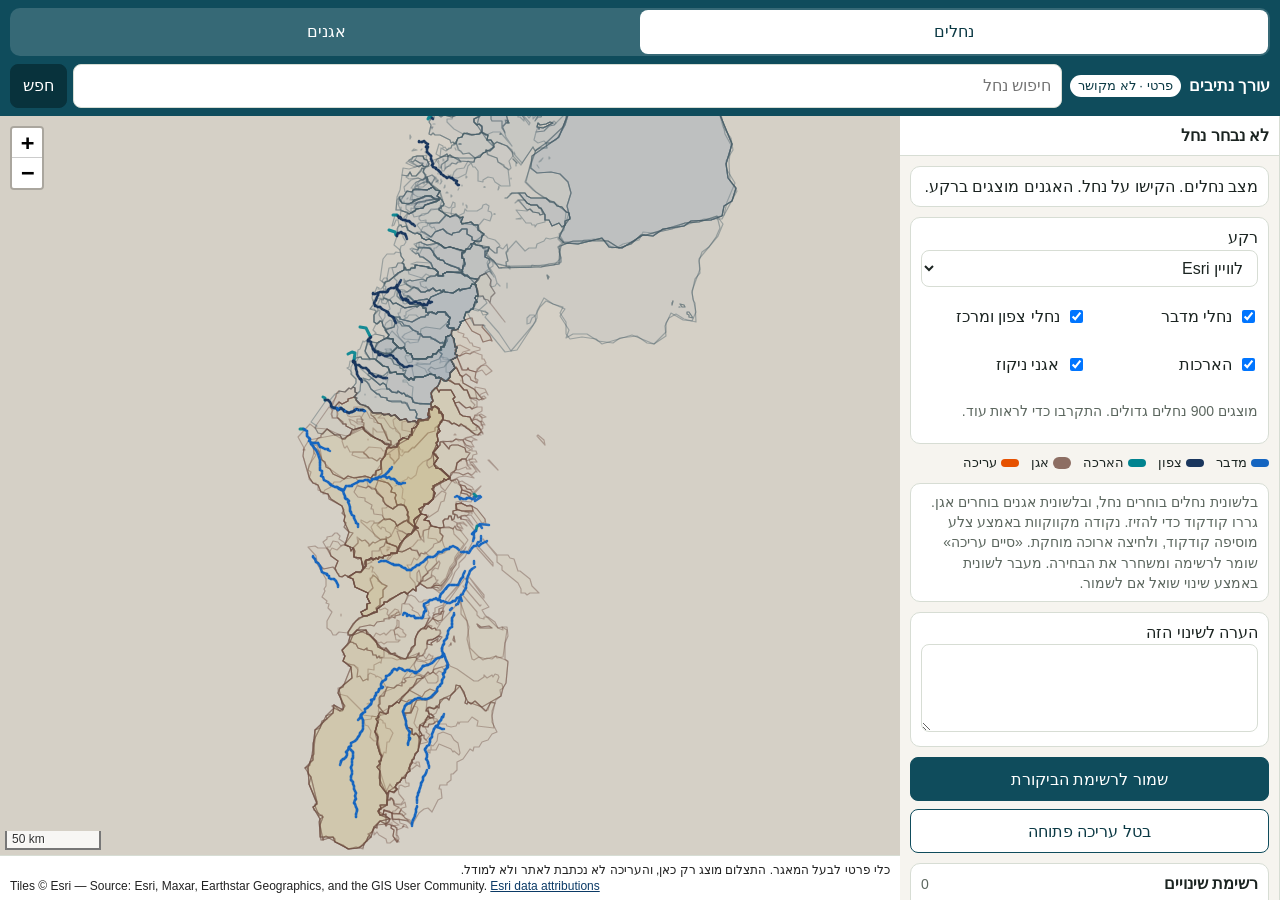
==== commit af6b8a7f: "Add a projector send button to the private stream editor. The button posts the same geometry-review " ====
--- a/site/editor-e9uh8mcp8g/index.html
+++ b/site/editor-e9uh8mcp8g/index.html
@@ -5,7 +5,7 @@
 <meta name="viewport" content="width=device-width, initial-scale=1, viewport-fit=cover">
 <meta name="robots" content="noindex,nofollow">
 <meta name="referrer" content="no-referrer">
-<meta http-equiv="Content-Security-Policy" content="default-src 'self'; script-src 'self'; style-src 'self' 'unsafe-inline'; img-src 'self' data: https://server.arcgisonline.com https://services.arcgisonline.com https://tiles.maps.eox.at; connect-src 'self'; font-src 'self'; worker-src 'none'; manifest-src 'self'; object-src 'none'; base-uri 'self'; form-action 'none'; frame-src 'none'">
+<meta http-equiv="Content-Security-Policy" content="default-src 'self'; script-src 'self'; style-src 'self' 'unsafe-inline'; img-src 'self' data: https://server.arcgisonline.com https://services.arcgisonline.com https://tiles.maps.eox.at; connect-src 'self' https: http:; font-src 'self'; worker-src 'none'; manifest-src 'self'; object-src 'none'; base-uri 'self'; form-action 'none'; frame-src 'none'">
 <meta name="theme-color" content="#0f4c5c">
 <meta name="mobile-web-app-capable" content="yes">
 <meta name="apple-mobile-web-app-capable" content="yes">
@@ -126,10 +126,19 @@
       </label>
       <div class="tools">
         <button type="button" id="btn-export" class="primary wide">הורדת קובץ שינויים</button>
+        <div class="send-row">
+          <button type="button" id="btn-send" class="primary" disabled>שלח לפרוייקטור</button>
+          <button type="button" id="btn-send-settings" class="icon-btn" aria-haspopup="dialog" aria-controls="send-settings" aria-expanded="false" aria-label="הגדרת שליחה" title="הגדרת שליחה">
+            <svg viewBox="0 0 24 24" width="22" height="22" aria-hidden="true" focusable="false">
+              <path fill="currentColor" d="M19.14 12.94c.04-.31.06-.63.06-.94s-.02-.63-.06-.94l2.03-1.58a.5.5 0 0 0 .12-.64l-1.92-3.32a.5.5 0 0 0-.6-.22l-2.39.96a7.2 7.2 0 0 0-1.63-.94l-.36-2.54a.5.5 0 0 0-.5-.42h-3.84a.5.5 0 0 0-.5.42l-.36 2.54c-.59.22-1.14.54-1.63.94l-2.39-.96a.5.5 0 0 0-.6.22L2.71 8.84a.5.5 0 0 0 .12.64l2.03 1.58c-.04.31-.06.63-.06.94s.02.63.06.94l-2.03 1.58a.5.5 0 0 0-.12.64l1.92 3.32c.13.22.39.31.6.22l2.39-.96c.49.4 1.04.72 1.63.94l.36 2.54c.05.24.26.42.5.42h3.84c.24 0 .45-.18.5-.42l.36-2.54c.59-.22 1.14-.54 1.63-.94l2.39.96c.22.09.47 0 .6-.22l1.92-3.32a.5.5 0 0 0-.12-.64l-2.03-1.58zM12 15.5A3.5 3.5 0 1 1 12 8.5a3.5 3.5 0 0 1 0 7z"/>
+            </svg>
+          </button>
+        </div>
+        <p id="send-status" class="send-status" role="status" aria-live="polite" hidden></p>
         <button type="button" id="btn-undo">בטל אחרון</button>
         <button type="button" id="btn-clear">נקה רשימה</button>
       </div>
-      <p class="hint">ההורדה נשארת אצלכם. כדי לעדכן את המאגר אחר כך, ורק אחרי אישור, מריצים את <span dir="ltr">apply_change.py</span> עם <span dir="ltr">--write --yes</span>.</p>
+      <p class="hint">ההורדה נשארת אצלכם. «שלח לפרוייקטור» שולח את אותו קובץ לכתובת שתדביקו בהגדרת השליחה. הכתובת והמפתח נשמרים רק במכשיר הזה. כדי לעדכן את המאגר אחר כך, ורק אחרי אישור, מריצים את <span dir="ltr">apply_change.py</span> עם <span dir="ltr">--write --yes</span>.</p>
     </div>
     <details id="preview-wrap">
       <summary>תצוגת הקובץ</summary>
@@ -137,6 +146,36 @@
     </details>
   </div>
 </aside>
+<div id="send-settings" class="prompt" hidden role="dialog" aria-modal="true" aria-labelledby="send-settings-title">
+  <p id="send-settings-title"><strong>הגדרת שליחה</strong></p>
+  <p class="muted">הכתובת והמפתח נשמרים רק במכשיר הזה, לא בקוד.</p>
+  <label class="field" for="webhook-url">כתובת Webhook
+    <input id="webhook-url" type="url" inputmode="url" autocomplete="off" autocapitalize="off" spellcheck="false" dir="ltr" placeholder="https://">
+  </label>
+  <label class="field" for="webhook-key">מפתח (כותרת Authorization)
+    <input id="webhook-key" type="password" autocomplete="off" autocapitalize="off" spellcheck="false" dir="ltr">
+  </label>
+  <p class="muted">אפשר להדביק מפתח לבד, או ערך מלא שמתחיל ב-<span dir="ltr">Bearer</span>.</p>
+  <div class="tools">
+    <button type="button" id="btn-send-settings-clear" class="wide">נקה</button>
+    <button type="button" id="btn-send-settings-close" class="primary wide">סגור</button>
+  </div>
+</div>
+<div id="send-confirm" class="prompt" hidden role="dialog" aria-modal="true" aria-labelledby="send-confirm-text">
+  <p id="send-confirm-text">לשלוח את השינויים לפרוייקטור?</p>
+  <div class="tools">
+    <button type="button" id="btn-send-confirm" class="primary wide">שלח</button>
+    <button type="button" id="btn-send-cancel" class="wide">ביטול</button>
+  </div>
+</div>
+<div id="send-done" class="prompt" hidden role="dialog" aria-modal="true" aria-labelledby="send-done-title">
+  <p id="send-done-title"><strong>נשלח ✓</strong></p>
+  <p>אפשר לנקות את רשימת השינויים במכשיר. הרשימה נשארת אם לא תבחרו בזה.</p>
+  <div class="tools">
+    <button type="button" id="btn-send-keep" class="primary wide">השאר את הרשימה</button>
+    <button type="button" id="btn-send-clear-list" class="wide">נקה רשימה</button>
+  </div>
+</div>
 <div id="delete-prompt" class="prompt" hidden role="dialog" aria-modal="true" aria-labelledby="delete-prompt-text">
   <p id="delete-prompt-text">למחוק את הנחל? המחיקה נשמרת בקובץ הביקורת בלבד.</p>
   <div class="tools">
--- a/site/editor-e9uh8mcp8g/editor.css
+++ b/site/editor-e9uh8mcp8g/editor.css
@@ -165,6 +165,36 @@
 .checks label { min-height: 44px; display: flex; align-items: center; gap: 6px; }
 .tools { display: grid; grid-template-columns: 1fr 1fr; gap: 8px; }
 .tools .wide { grid-column: 1 / -1; }
+.send-row {
+  grid-column: 1 / -1;
+  display: flex;
+  gap: 8px;
+  align-items: stretch;
+}
+.send-row #btn-send { flex: 1 1 auto; min-width: 0; }
+button.icon-btn {
+  flex: 0 0 44px;
+  width: 44px;
+  min-width: 44px;
+  padding: 8px;
+  display: inline-flex;
+  align-items: center;
+  justify-content: center;
+}
+.send-status {
+  grid-column: 1 / -1;
+  margin: 0;
+  font-size: 15px;
+}
+.send-status.error { color: #8f1d1d; font-weight: 700; }
+.send-status.ok { color: #0b3944; font-weight: 700; }
+.prompt .field {
+  display: flex;
+  flex-direction: column;
+  gap: 4px;
+  margin: 10px 0 0;
+}
+.prompt .field input { min-height: 44px; }
 .legend { display: flex; flex-wrap: wrap; gap: 8px 12px; font-size: 13px; }
 .sw {
   display: inline-block;
@@ -230,7 +260,7 @@
 .vx { -webkit-touch-callout: none; user-select: none; touch-action: none; }
 .prompt {
   position: fixed;
-  z-index: 900;
+  z-index: 1200;
   left: 12px;
   right: 12px;
   top: 64px;
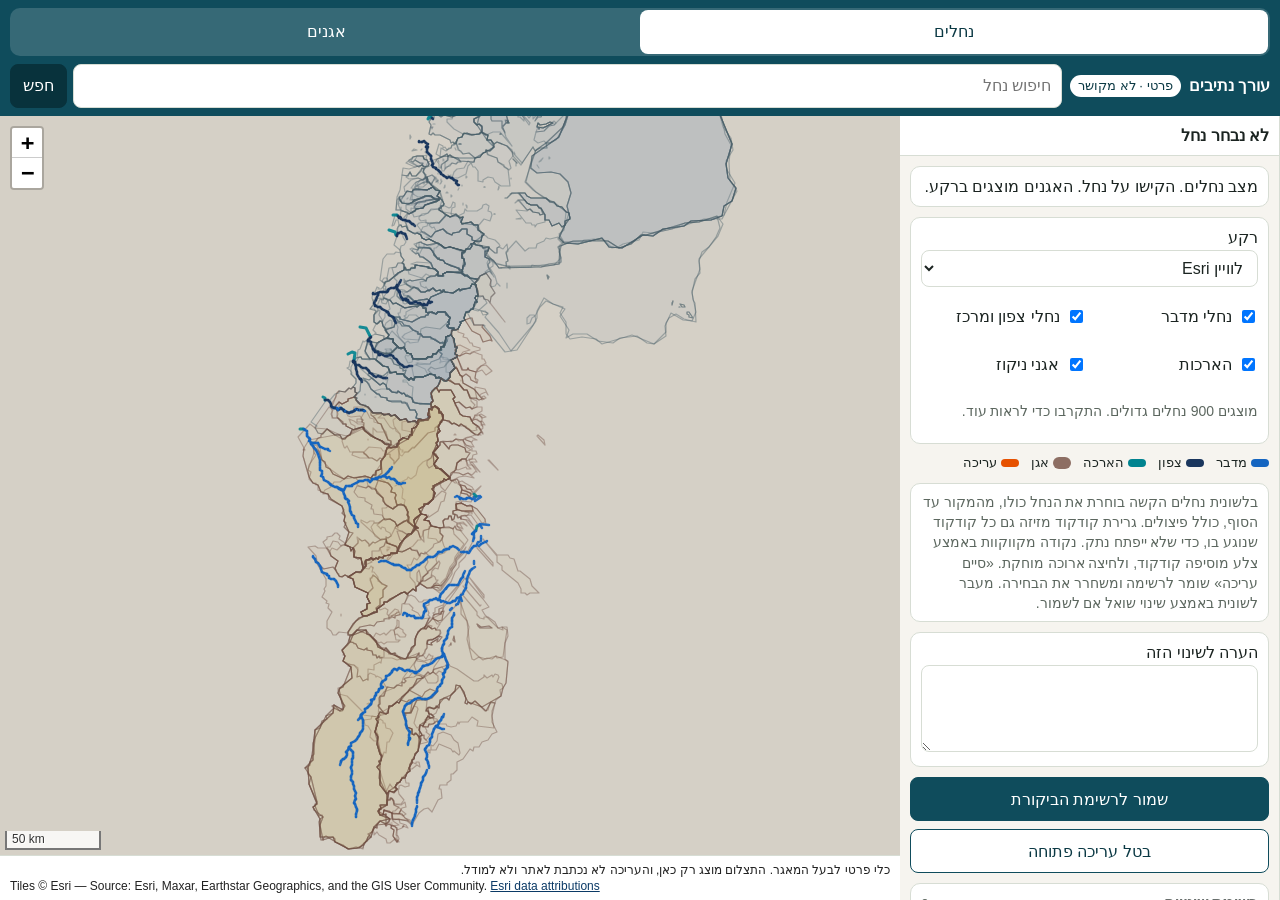
==== commit f59e273b: "Select a whole stream and keep shared vertices connected. Tapping a segment selects every segment wi" ====
--- a/site/editor-e9uh8mcp8g/index.html
+++ b/site/editor-e9uh8mcp8g/index.html
@@ -17,7 +17,7 @@
 <link rel="icon" href="./icon-192.png" sizes="192x192" type="image/png">
 <link rel="icon" href="data:image/svg+xml,%3Csvg xmlns='http://www.w3.org/2000/svg' viewBox='0 0 16 16'%3E%3Crect fill='%23e65100' width='16' height='16'/%3E%3C/svg%3E">
 <link rel="stylesheet" href="../vendor/leaflet.css">
-<link rel="stylesheet" href="./editor.css">
+<link rel="stylesheet" href="./editor.css?v=2">
 </head>
 <body>
 <header>
@@ -76,7 +76,7 @@
       <span><i class="sw basin"></i>אגן</span>
       <span><i class="sw edit"></i>עריכה</span>
     </div>
-    <p class="hint">בלשונית נחלים בוחרים נחל, ובלשונית אגנים בוחרים אגן. גררו קודקוד כדי להזיז. נקודה מקווקוות באמצע צלע מוסיפה קודקוד, ולחיצה ארוכה מוחקת. «סיים עריכה» שומר לרשימה ומשחרר את הבחירה. מעבר לשונית באמצע שינוי שואל אם לשמור.</p>
+    <p class="hint">בלשונית נחלים הקשה בוחרת את הנחל כולו, מהמקור עד הסוף, כולל פיצולים. גרירת קודקוד מזיזה גם כל קודקוד שנוגע בו, כדי שלא ייפתח נתק. נקודה מקווקוות באמצע צלע מוסיפה קודקוד, ולחיצה ארוכה מוחקת. «סיים עריכה» שומר לרשימה ומשחרר את הבחירה. מעבר לשונית באמצע שינוי שואל אם לשמור.</p>
     <div id="stream-tools" class="tools" hidden>
       <button type="button" id="btn-extend-end">הארך מהסוף</button>
       <button type="button" id="btn-extend-start">הארך מההתחלה</button>
@@ -192,8 +192,8 @@
   </div>
 </div>
 <script src="../vendor/leaflet.js"></script>
-<script src="./edit_logic.js"></script>
-<script src="./static_catalog.js"></script>
-<script src="./editor.js"></script>
+<script src="./edit_logic.js?v=2"></script>
+<script src="./static_catalog.js?v=2"></script>
+<script src="./editor.js?v=2"></script>
 </body>
 </html>
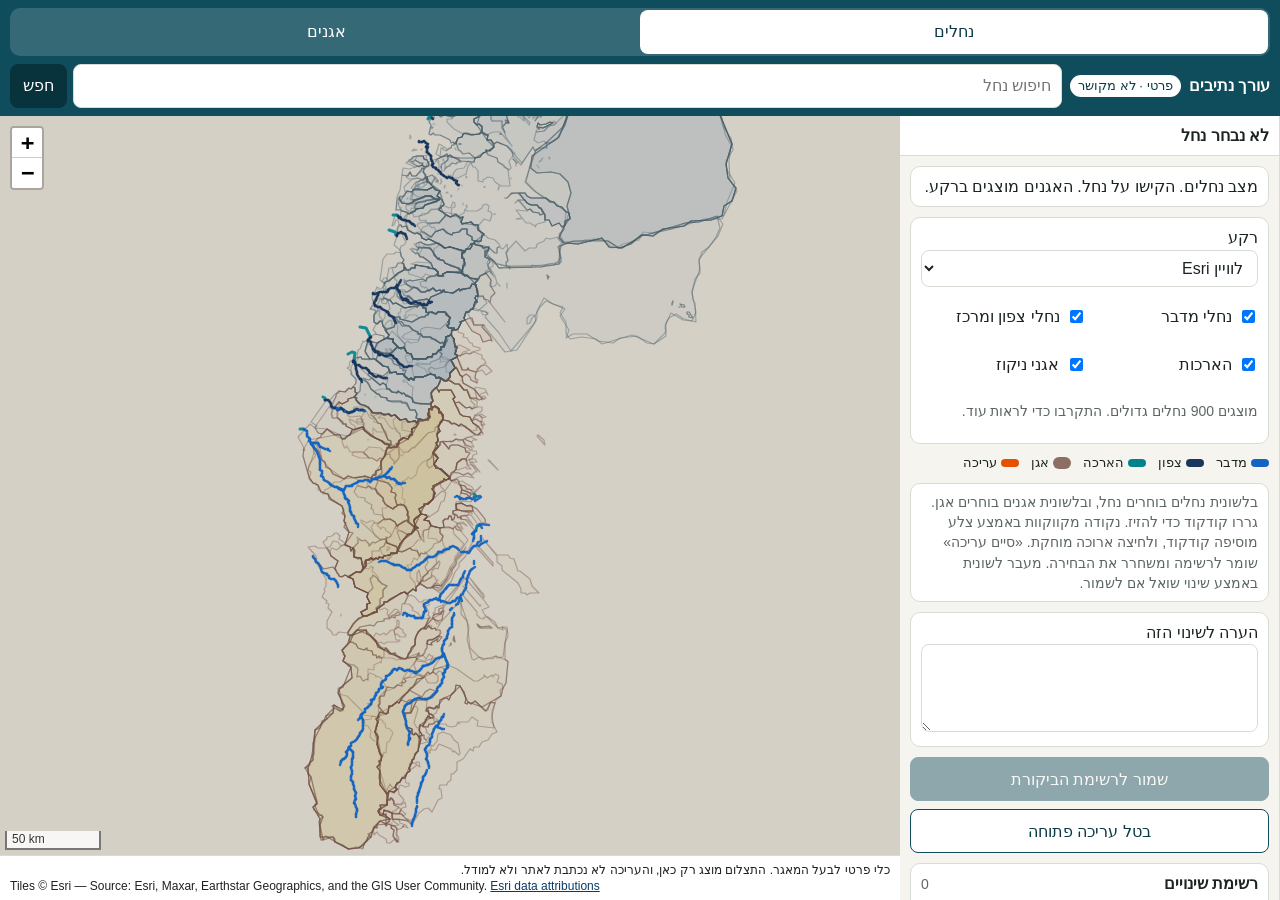
==== commit 78f47f7b: "Keep unsent stream-editor changes on the device. Persist the private editor draft in localStorage, m" ====
--- a/site/editor-e9uh8mcp8g/index.html
+++ b/site/editor-e9uh8mcp8g/index.html
@@ -17,7 +17,7 @@
 <link rel="icon" href="./icon-192.png" sizes="192x192" type="image/png">
 <link rel="icon" href="data:image/svg+xml,%3Csvg xmlns='http://www.w3.org/2000/svg' viewBox='0 0 16 16'%3E%3Crect fill='%23e65100' width='16' height='16'/%3E%3C/svg%3E">
 <link rel="stylesheet" href="../vendor/leaflet.css">
-<link rel="stylesheet" href="./editor.css?v=2">
+<link rel="stylesheet" href="./editor.css">
 </head>
 <body>
 <header>
@@ -76,7 +76,7 @@
       <span><i class="sw basin"></i>אגן</span>
       <span><i class="sw edit"></i>עריכה</span>
     </div>
-    <p class="hint">בלשונית נחלים הקשה בוחרת את הנחל כולו, מהמקור עד הסוף, כולל פיצולים. גרירת קודקוד מזיזה גם כל קודקוד שנוגע בו, כדי שלא ייפתח נתק. נקודה מקווקוות באמצע צלע מוסיפה קודקוד, ולחיצה ארוכה מוחקת. «סיים עריכה» שומר לרשימה ומשחרר את הבחירה. מעבר לשונית באמצע שינוי שואל אם לשמור.</p>
+    <p class="hint">בלשונית נחלים בוחרים נחל, ובלשונית אגנים בוחרים אגן. גררו קודקוד כדי להזיז. נקודה מקווקוות באמצע צלע מוסיפה קודקוד, ולחיצה ארוכה מוחקת. «סיים עריכה» שומר לרשימה ומשחרר את הבחירה. מעבר לשונית באמצע שינוי שואל אם לשמור.</p>
     <div id="stream-tools" class="tools" hidden>
       <button type="button" id="btn-extend-end">הארך מהסוף</button>
       <button type="button" id="btn-extend-start">הארך מההתחלה</button>
@@ -116,6 +116,8 @@
       <button type="button" id="btn-discard" class="wide">בטל עריכה פתוחה</button>
     </div>
     <div class="block">
+      <p id="draft-notice" class="draft-notice" role="status" hidden></p>
+      <p id="draft-warning" class="draft-warning" role="alert" hidden></p>
       <div class="row">
         <strong>רשימת שינויים</strong>
         <span id="change-count" class="muted">0</span>
@@ -137,8 +139,9 @@
         <p id="send-status" class="send-status" role="status" aria-live="polite" hidden></p>
         <button type="button" id="btn-undo">בטל אחרון</button>
         <button type="button" id="btn-clear">נקה רשימה</button>
-      </div>
-      <p class="hint">ההורדה נשארת אצלכם. «שלח לפרוייקטור» שולח את אותו קובץ לכתובת שתדביקו בהגדרת השליחה. הכתובת והמפתח נשמרים רק במכשיר הזה. כדי לעדכן את המאגר אחר כך, ורק אחרי אישור, מריצים את <span dir="ltr">apply_change.py</span> עם <span dir="ltr">--write --yes</span>.</p>
+        <button type="button" id="btn-clear-draft" class="wide">נקה שינויים</button>
+      </div>
+      <p class="hint">שינויים שלא נשלחו נשמרים במכשיר גם אחרי סגירת העמוד, עד שליחה שהצליחה או לחיצה על «נקה שינויים». ההורדה לא מוחקת אותם. «שלח לפרוייקטור» שולח את אותו קובץ לכתובת שתדביקו בהגדרת השליחה. הכתובת והמפתח נשמרים רק במכשיר הזה. כדי לעדכן את המאגר אחר כך, ורק אחרי אישור, מריצים את <span dir="ltr">apply_change.py</span> עם <span dir="ltr">--write --yes</span>.</p>
     </div>
     <details id="preview-wrap">
       <summary>תצוגת הקובץ</summary>
@@ -170,10 +173,16 @@
 </div>
 <div id="send-done" class="prompt" hidden role="dialog" aria-modal="true" aria-labelledby="send-done-title">
   <p id="send-done-title"><strong>נשלח ✓</strong></p>
-  <p>אפשר לנקות את רשימת השינויים במכשיר. הרשימה נשארת אם לא תבחרו בזה.</p>
-  <div class="tools">
-    <button type="button" id="btn-send-keep" class="primary wide">השאר את הרשימה</button>
-    <button type="button" id="btn-send-clear-list" class="wide">נקה רשימה</button>
+  <p>השינויים שלא נשלחו נוקו מהמכשיר. המאגר לא השתנה.</p>
+  <div class="tools">
+    <button type="button" id="btn-send-keep" class="primary wide">סגור</button>
+  </div>
+</div>
+<div id="draft-clear-prompt" class="prompt" hidden role="dialog" aria-modal="true" aria-labelledby="draft-clear-text">
+  <p id="draft-clear-text">לנקות את כל השינויים שלא נשלחו? הם יימחקו מהמכשיר ואי אפשר לשחזר אותם.</p>
+  <div class="tools">
+    <button type="button" id="btn-clear-draft-confirm" class="danger wide">נקה שינויים</button>
+    <button type="button" id="btn-clear-draft-cancel" class="wide">ביטול</button>
   </div>
 </div>
 <div id="delete-prompt" class="prompt" hidden role="dialog" aria-modal="true" aria-labelledby="delete-prompt-text">
@@ -193,7 +202,7 @@
 </div>
 <script src="../vendor/leaflet.js"></script>
 <script src="./edit_logic.js?v=2"></script>
-<script src="./static_catalog.js?v=2"></script>
+<script src="./static_catalog.js"></script>
 <script src="./editor.js?v=2"></script>
 </body>
 </html>
--- a/site/editor-e9uh8mcp8g/editor.css
+++ b/site/editor-e9uh8mcp8g/editor.css
@@ -188,6 +188,21 @@
 }
 .send-status.error { color: #8f1d1d; font-weight: 700; }
 .send-status.ok { color: #0b3944; font-weight: 700; }
+.draft-notice {
+  margin: 0;
+  font-size: 14px;
+  color: var(--teal-dark);
+  background: #e7f2f4;
+  border: 1px solid var(--line);
+  border-radius: 8px;
+  padding: 6px 8px;
+}
+.draft-warning {
+  margin: 0;
+  font-size: 14px;
+  color: #8f1d1d;
+  font-weight: 700;
+}
 .prompt .field {
   display: flex;
   flex-direction: column;
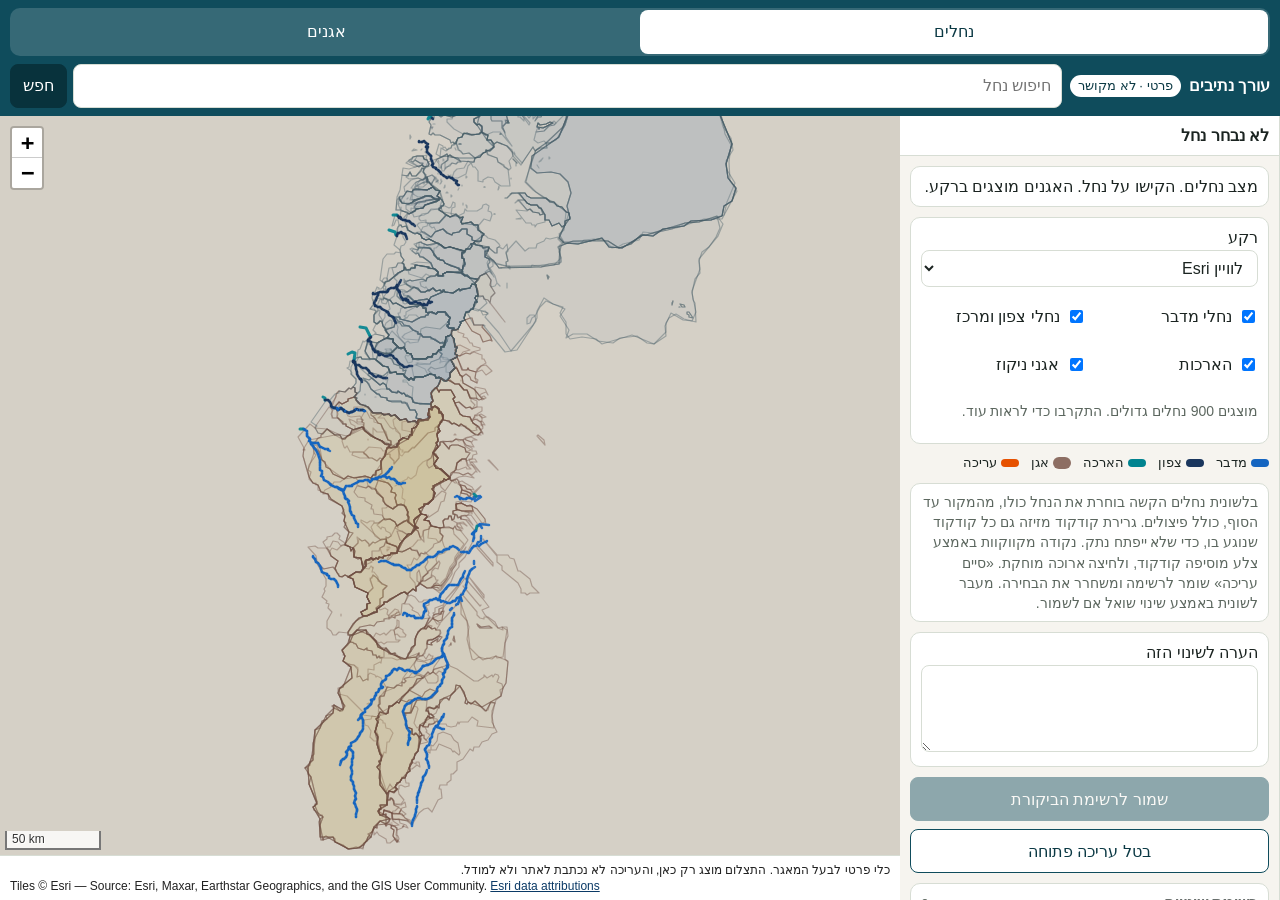
==== commit 3b931fb3: "Merge main and keep unsent editor drafts. Bring in whole-stream editing and the password gate, keep " ====
--- a/site/editor-e9uh8mcp8g/index.html
+++ b/site/editor-e9uh8mcp8g/index.html
@@ -17,7 +17,7 @@
 <link rel="icon" href="./icon-192.png" sizes="192x192" type="image/png">
 <link rel="icon" href="data:image/svg+xml,%3Csvg xmlns='http://www.w3.org/2000/svg' viewBox='0 0 16 16'%3E%3Crect fill='%23e65100' width='16' height='16'/%3E%3C/svg%3E">
 <link rel="stylesheet" href="../vendor/leaflet.css">
-<link rel="stylesheet" href="./editor.css">
+<link rel="stylesheet" href="./editor.css?v=2">
 </head>
 <body>
 <header>
@@ -76,7 +76,7 @@
       <span><i class="sw basin"></i>אגן</span>
       <span><i class="sw edit"></i>עריכה</span>
     </div>
-    <p class="hint">בלשונית נחלים בוחרים נחל, ובלשונית אגנים בוחרים אגן. גררו קודקוד כדי להזיז. נקודה מקווקוות באמצע צלע מוסיפה קודקוד, ולחיצה ארוכה מוחקת. «סיים עריכה» שומר לרשימה ומשחרר את הבחירה. מעבר לשונית באמצע שינוי שואל אם לשמור.</p>
+    <p class="hint">בלשונית נחלים הקשה בוחרת את הנחל כולו, מהמקור עד הסוף, כולל פיצולים. גרירת קודקוד מזיזה גם כל קודקוד שנוגע בו, כדי שלא ייפתח נתק. נקודה מקווקוות באמצע צלע מוסיפה קודקוד, ולחיצה ארוכה מוחקת. «סיים עריכה» שומר לרשימה ומשחרר את הבחירה. מעבר לשונית באמצע שינוי שואל אם לשמור.</p>
     <div id="stream-tools" class="tools" hidden>
       <button type="button" id="btn-extend-end">הארך מהסוף</button>
       <button type="button" id="btn-extend-start">הארך מההתחלה</button>
@@ -201,8 +201,8 @@
   </div>
 </div>
 <script src="../vendor/leaflet.js"></script>
-<script src="./edit_logic.js?v=2"></script>
-<script src="./static_catalog.js"></script>
-<script src="./editor.js?v=2"></script>
+<script src="./edit_logic.js?v=3"></script>
+<script src="./static_catalog.js?v=2"></script>
+<script src="./editor.js?v=3"></script>
 </body>
 </html>
